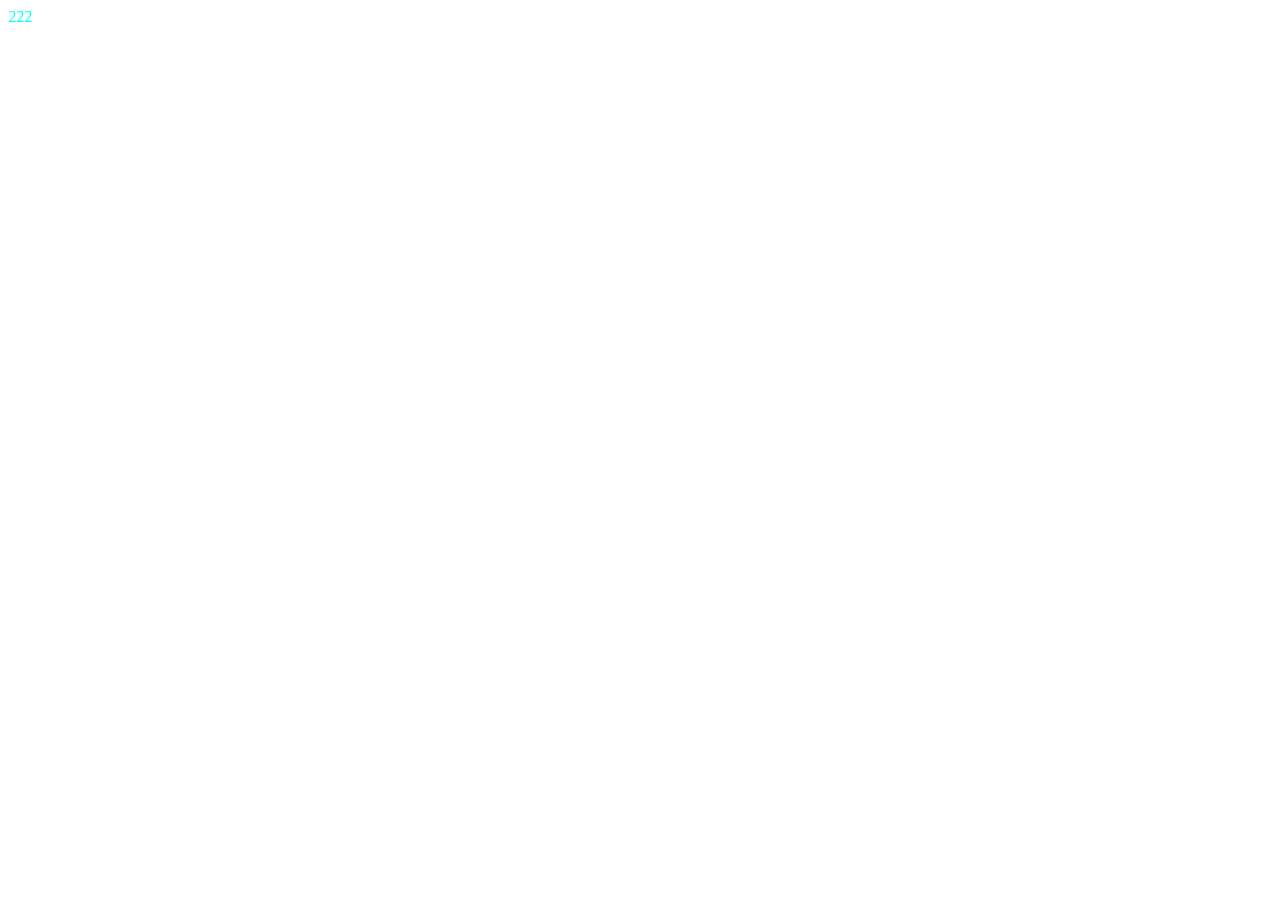
==== Trillo/starter/index.html @ 2cffcf20 "sass compiler setup" ====
<!DOCTYPE html>
<html lang="en">
    <head>
        <meta charset="UTF-8">
        <meta name="viewport" content="width=device-width, initial-scale=1.0">
        
        <link href="https://fonts.googleapis.com/css?family=Open+Sans:300,400,600" rel="stylesheet">
        <link rel="stylesheet" href="sass/main.css">
        <link rel="shortcut icon" type="image/png" href="img/favicon.png">
        
        <title>trillo &mdash; Your all-in-one booking app</title>
    </head>
    <body>
        <div class="testing">
            <span>222</span>
        </div>
    </body>
</html>
---- Trillo/starter/sass/main.css ----
/*
COLORS

Primary: #eb2f64
Primary light: #FF3366
Primary dark: #BA265D

Grey light 1: #faf9f9
Grey light 2: #f4f2f2
Grey light 3: #f0eeee
Grey light 4: #ccc

Grey dark 1: #333
Grey dark 2: #777
Grey dark 3: #999

*/
.testing span {
  color: aqua;
}/*# sourceMappingURL=main.css.map */
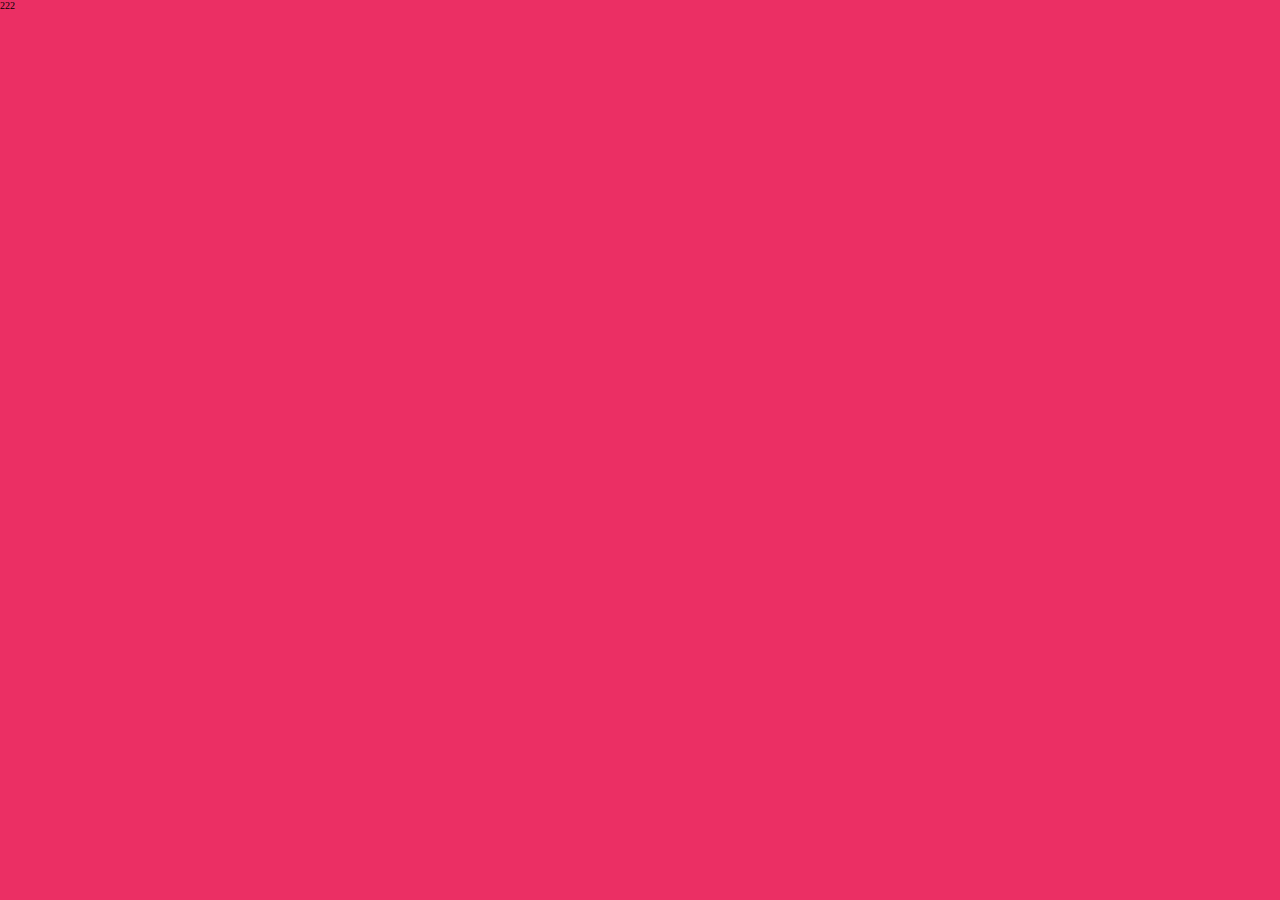
==== commit a37d3aac: "fixing sass setup" ====
--- a/Trillo/starter/index.html
+++ b/Trillo/starter/index.html
@@ -5,7 +5,7 @@
         <meta name="viewport" content="width=device-width, initial-scale=1.0">
         
         <link href="https://fonts.googleapis.com/css?family=Open+Sans:300,400,600" rel="stylesheet">
-        <link rel="stylesheet" href="sass/main.css">
+        <link rel="stylesheet" href="css/main.css">
         <link rel="shortcut icon" type="image/png" href="img/favicon.png">
         
         <title>trillo &mdash; Your all-in-one booking app</title>
--- a/Trillo/starter/css/main.css
+++ b/Trillo/starter/css/main.css
@@ -0,0 +1,36 @@
+/*
+COLORS
+
+Primary: #eb2f64
+Primary light: #FF3366
+Primary dark: #BA265D
+
+Grey light 1: #faf9f9
+Grey light 2: #f4f2f2
+Grey light 3: #f0eeee
+Grey light 4: #ccc
+
+Grey dark 1: #333
+Grey dark 2: #777
+Grey dark 3: #999
+
+*/
+* {
+  margin: 0;
+  padding: 0;
+}
+
+*,
+*::after,
+*::before {
+  box-sizing: inherit;
+}
+
+html {
+  box-sizing: border-box;
+  font-size: 62.5%;
+}
+
+body {
+  background-color: #eb2f64;
+}/*# sourceMappingURL=main.css.map */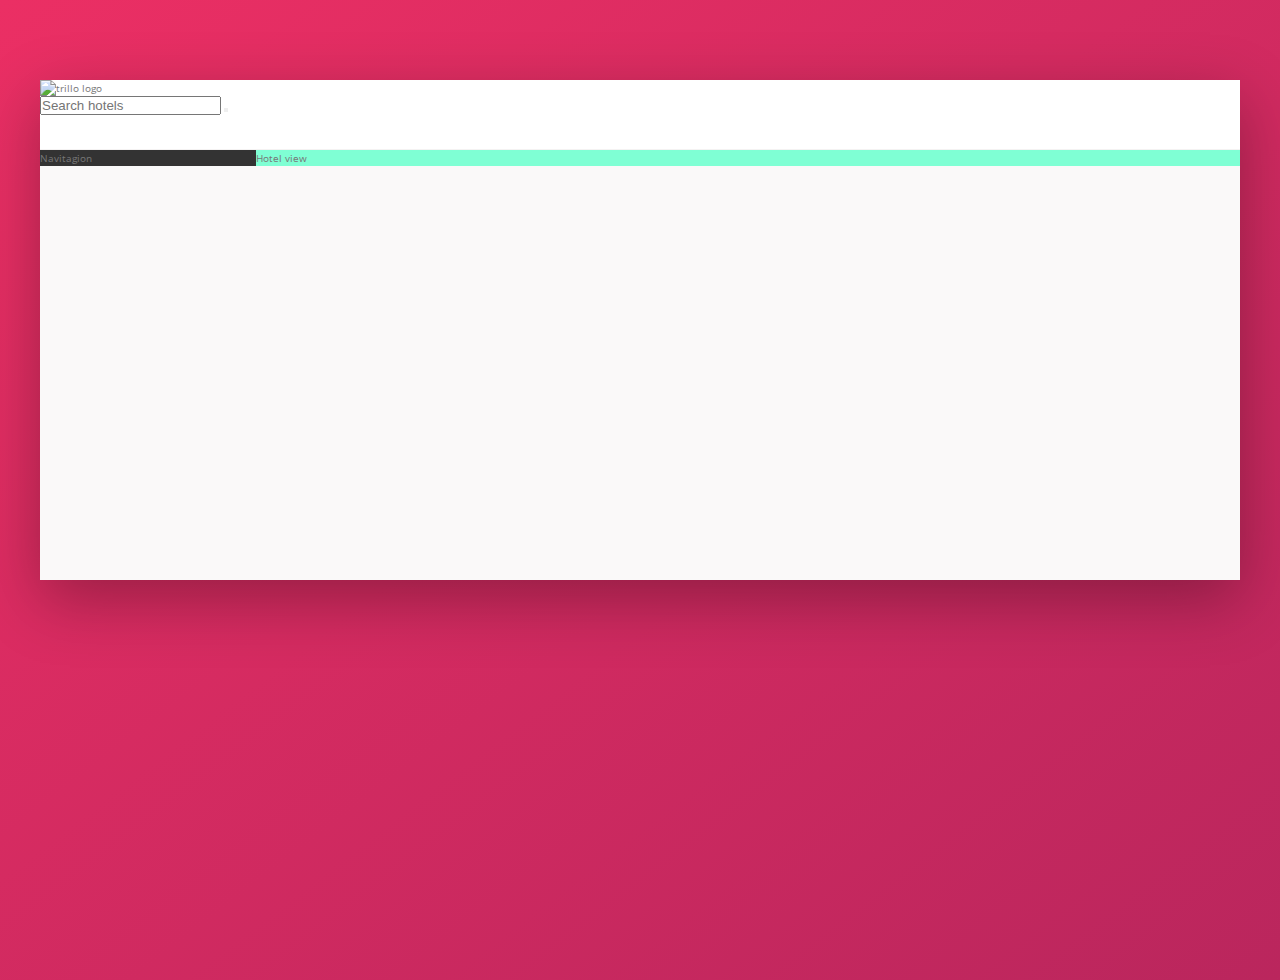
==== commit 2e785d7b: "general layout + svg icons" ====
--- a/Trillo/starter/index.html
+++ b/Trillo/starter/index.html
@@ -11,8 +11,24 @@
         <title>trillo &mdash; Your all-in-one booking app</title>
     </head>
     <body>
-        <div class="testing">
-            <span>222</span>
+        <div class="container">
+            <header class="header">
+                <img src="img/logo.png" alt="trillo logo" class="logo">
+                <form action="#" class="search">
+                    <input type="text" class="search__input" placeholder="Search hotels">
+                    <button class="search__button">
+                        
+                    </button>
+                </form>
+            </header>
+            <div class="content">
+                <nav class="sidebar">
+                    Navitagion
+                </nav>
+                <main class="hotel-view">
+                    Hotel view
+                </main>
+            </div>
         </div>
     </body>
 </html>--- a/Trillo/starter/css/main.css
+++ b/Trillo/starter/css/main.css
@@ -1,20 +1,17 @@
-/*
-COLORS
+:root {
+  --color-primary: #eb2f64;
+  --color-primary-light: #FF3366;
+  --color-primary-dark: #BA265D;
+  --color-grey-light-1: #faf9f9;
+  --color-grey-light-2: #f4f2f2;
+  --color-grey-light-3: #f0eeee;
+  --color-grey-light-4: #ccc;
+  --color-grey-dark-1: #333;
+  --color-grey-dark-2: #777;
+  --color-grey-dark-3: #999;
+  --shadow-dark: 0 2rem 6rem rgba(0, 0, 0, .3);
+}
 
-Primary: #eb2f64
-Primary light: #FF3366
-Primary dark: #BA265D
-
-Grey light 1: #faf9f9
-Grey light 2: #f4f2f2
-Grey light 3: #f0eeee
-Grey light 4: #ccc
-
-Grey dark 1: #333
-Grey dark 2: #777
-Grey dark 3: #999
-
-*/
 * {
   margin: 0;
   padding: 0;
@@ -32,5 +29,40 @@
 }
 
 body {
-  background-color: #eb2f64;
+  font-family: "Open Sans", sans-serif;
+  font-weight: 400;
+  line-height: 1.6;
+  color: var(--color-grey-dark-2);
+  background-image: linear-gradient(to right bottom, var(--color-primary), var(--color-primary-dark));
+  background-size: cover;
+  background-repeat: no-repeat;
+  min-height: 100vh;
+}
+
+.container {
+  max-width: 120rem;
+  margin: 8rem auto;
+  background-color: var(--color-grey-light-1);
+  box-shadow: var(--shadow-dark);
+  min-height: 50rem;
+}
+
+.header {
+  height: 7rem;
+  background-color: #fff;
+  border-bottom: 1px solid var(--color-grey-light-2);
+}
+
+.content {
+  display: flex;
+}
+
+.sidebar {
+  background-color: var(--color-grey-dark-1);
+  flex: 0 0 18%;
+}
+
+.hotel-view {
+  flex: 1;
+  background-color: aquamarine;
 }/*# sourceMappingURL=main.css.map */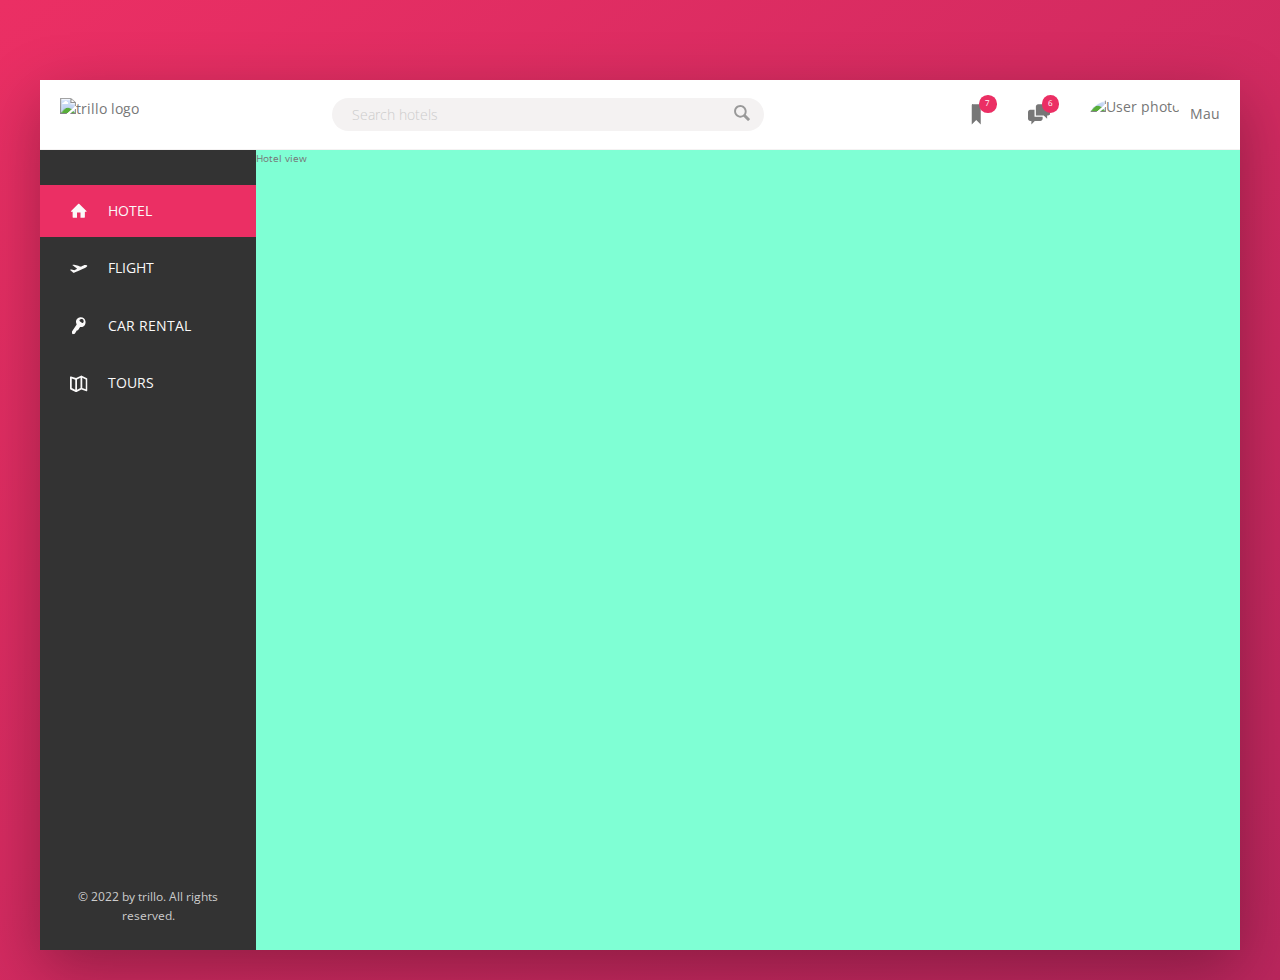
==== commit a58ead90: "building the header and sidebar" ====
--- a/Trillo/starter/index.html
+++ b/Trillo/starter/index.html
@@ -17,13 +17,69 @@
                 <form action="#" class="search">
                     <input type="text" class="search__input" placeholder="Search hotels">
                     <button class="search__button">
-                        
+                        <svg class="search__icon">
+                            <use xlink:href="img/sprite.svg#icon-magnifying-glass"></use>
+                        </svg>
                     </button>
                 </form>
+                <nav class="user-nav">
+                    <div class="user-nav__icon-box">
+                        <svg class="user-nav__icon">
+                            <use xlink:href="img/sprite.svg#icon-bookmark"></use>
+                        </svg>
+                        <span class="user-nav__notification">7</span>
+                    </div>
+                    <div class="user-nav__icon-box">
+                        <svg class="user-nav__icon">
+                            <use xlink:href="img/sprite.svg#icon-chat"></use>
+                        </svg>
+                        <span class="user-nav__notification">6</span>
+                    </div>
+                    <div class="user-nav__user">
+                        <img src="img/user.jpg" alt="User photo" class="user-nav__user-photo">
+                        <span class="user-nav__user-name">Mau</span>
+                    </div>
+                </nav>
             </header>
             <div class="content">
                 <nav class="sidebar">
-                    Navitagion
+                    <ul class="side-nav">
+                        <li class="side-nav__item side-nav__item--active">
+                            <a href="#" class="side-nav__link">
+                                <svg class="side-nav__icon">
+                                    <use xlink:href="img/sprite.svg#icon-home"></use>
+                                </svg>
+                                <span>Hotel</span>
+                            </a>
+                        </li>
+                        <li class="side-nav__item">
+                            <a href="#" class="side-nav__link">
+                                <svg class="side-nav__icon">
+                                    <use xlink:href="img/sprite.svg#icon-aircraft-take-off"></use>
+                                </svg>
+                                <span>Flight</span>
+                            </a>
+                        </li>
+                        <li class="side-nav__item">
+                            <a href="#" class="side-nav__link">
+                                <svg class="side-nav__icon">
+                                    <use xlink:href="img/sprite.svg#icon-key"></use>
+                                </svg>
+                                <span>Car rental</span>
+                            </a>
+                        </li>
+                        <li class="side-nav__item">
+                            <a href="#" class="side-nav__link">
+                                <svg class="side-nav__icon">
+                                    <use xlink:href="img/sprite.svg#icon-map"></use>
+                                </svg>
+                                <span>Tours</span>
+                            </a>
+                        </li>
+                    </ul>
+                    <div class="legal">
+                        &copy; 2022 by trillo. All rights reserved.
+                    </div>
                 </nav>
                 <main class="hotel-view">
                     Hotel view
--- a/Trillo/starter/css/main.css
+++ b/Trillo/starter/css/main.css
@@ -39,6 +39,155 @@
   min-height: 100vh;
 }
 
+.logo {
+  height: 3.25rem;
+  margin-left: 2rem;
+}
+
+.search {
+  flex: 0 0 40%;
+  display: flex;
+  align-items: center;
+  justify-content: center;
+}
+.search__input {
+  font-family: inherit;
+  font-size: inherit;
+  color: inherit;
+  background-color: var(--color-grey-light-2);
+  border: none;
+  padding: 0.7rem 2rem;
+  border-radius: 100px;
+  width: 90%;
+  transition: all 0.2s;
+  margin-right: -3.25rem;
+}
+.search__input:focus {
+  outline: none;
+  width: 100%;
+  background-color: var(--color-grey-light-3);
+}
+.search__input::-webkit-input-placeholder {
+  font-weight: 100;
+  color: var(--color-grey-light-4);
+}
+.search__input:focus + .search__button {
+  background-color: var(--color-grey-light-3);
+}
+.search__button {
+  border: none;
+  background-color: var(--color-grey-light-2);
+}
+.search__button:focus {
+  outline: none;
+}
+.search__button:active {
+  transform: translateY(2px);
+}
+.search__icon {
+  height: 2rem;
+  width: 2rem;
+  fill: var(--color-grey-dark-3);
+}
+
+.user-nav {
+  display: flex;
+  align-items: center;
+  align-self: stretch;
+}
+.user-nav > * {
+  padding: 0 2rem;
+  cursor: pointer;
+  height: 100%;
+  display: flex;
+  align-items: center;
+}
+.user-nav > *:hover {
+  background-color: var(--color-grey-light-2);
+}
+.user-nav__icon-box {
+  position: relative;
+}
+.user-nav__icon {
+  height: 2.25rem;
+  width: 2.25rem;
+  fill: var(--color-grey-dark-2);
+}
+.user-nav__notification {
+  font-size: 0.8rem;
+  height: 1.75rem;
+  width: 1.75rem;
+  border-radius: 50%;
+  background-color: var(--color-primary);
+  color: #fff;
+  position: absolute;
+  top: 1.5rem;
+  right: 1.1rem;
+  display: flex;
+  justify-content: center;
+  align-items: center;
+}
+.user-nav__user-photo {
+  height: 3.75rem;
+  border-radius: 50%;
+  margin-right: 1rem;
+}
+.side-nav {
+  font-size: 1.4rem;
+  list-style: none;
+  margin-top: 3.5rem;
+}
+.side-nav__item {
+  position: relative;
+}
+.side-nav__item:not(:last-child) {
+  margin-bottom: 0.5rem;
+}
+.side-nav__item::before {
+  content: "";
+  position: absolute;
+  top: 0;
+  left: 0;
+  height: 100%;
+  width: 3px;
+  background-color: var(--color-primary);
+  transform: scaleY(0);
+  transition: transform 0.2s, width 0.4s cubic-bezier(1, 0, 0, 1) 0.2s, background-color 0.1s;
+}
+.side-nav__item:hover::before, .side-nav__item--active::before {
+  transform: scaleY(1);
+  width: 100%;
+}
+.side-nav__item:active::before {
+  background-color: var(--color-primary-light);
+}
+.side-nav__link, .side-nav__link:visited {
+  color: var(--color-grey-light-1);
+  text-decoration: none;
+  text-transform: uppercase;
+  display: block;
+  padding: 1.5rem 3rem;
+}
+.side-nav__link {
+  position: relative;
+  display: flex;
+  align-items: center;
+  z-index: 10;
+}
+.side-nav__icon {
+  width: 1.75rem;
+  height: 1.75rem;
+  margin-right: 2rem;
+  fill: currentColor;
+}
+
+.legal {
+  font-size: 1.2rem;
+  color: var(--color-grey-light-4);
+  text-align: center;
+  padding: 2.5rem;
+}
+
 .container {
   max-width: 120rem;
   margin: 8rem auto;
@@ -48,9 +197,13 @@
 }
 
 .header {
+  font-size: 1.4rem;
   height: 7rem;
   background-color: #fff;
   border-bottom: 1px solid var(--color-grey-light-2);
+  display: flex;
+  justify-content: space-between;
+  align-items: center;
 }
 
 .content {
@@ -60,9 +213,13 @@
 .sidebar {
   background-color: var(--color-grey-dark-1);
   flex: 0 0 18%;
+  display: flex;
+  flex-direction: column;
+  justify-content: space-between;
 }
 
 .hotel-view {
   flex: 1;
   background-color: aquamarine;
+  height: 80rem;
 }/*# sourceMappingURL=main.css.map */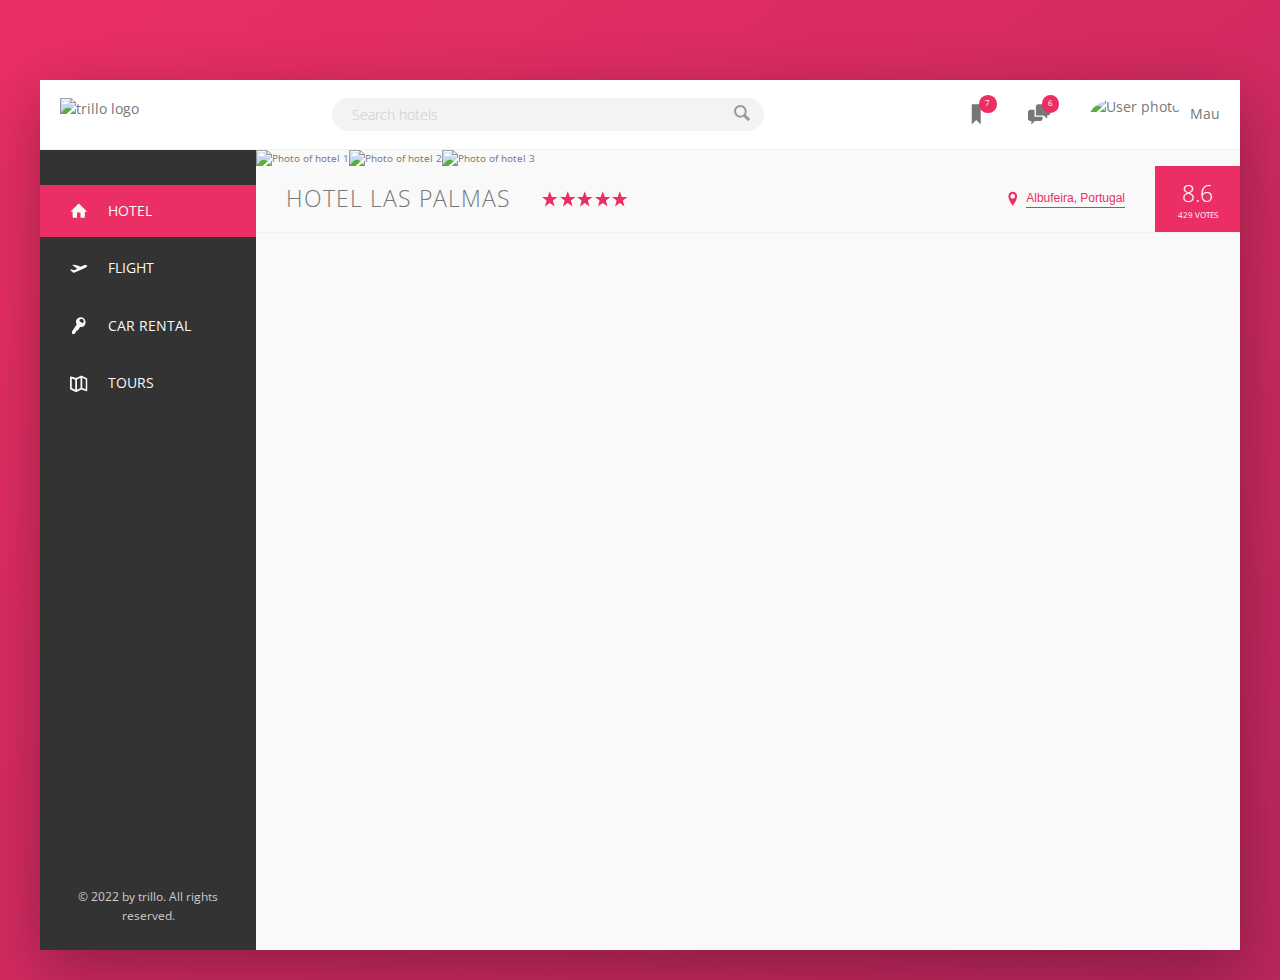
==== commit 01006ab0: "adding content gallery and main title" ====
--- a/Trillo/starter/index.html
+++ b/Trillo/starter/index.html
@@ -82,7 +82,52 @@
                     </div>
                 </nav>
                 <main class="hotel-view">
-                    Hotel view
+                    <div class="gallery">
+                        <figure class="gallery__item">
+                            <img src="img/hotel-1.jpg" class="gallery__photo" alt="Photo of hotel 1" />
+                        </figure>
+                        <figure class="gallery__item">
+                            <img src="img/hotel-2.jpg" class="gallery__photo" alt="Photo of hotel 2" />
+                        </figure>
+                        <figure class="gallery__item">
+                            <img src="img/hotel-3.jpg" class="gallery__photo" alt="Photo of hotel 3" />
+                        </figure>
+                    </div>
+
+                    <div class="overview">
+                        <h1 class="overview__heading">
+                            Hotel Las Palmas
+                        </h1>
+                        <div class="overview__stars">
+                            <svg class="overview__icon-star">
+                                <use xlink:href="img/sprite.svg#icon-star"></use>
+                            </svg>
+                            <svg class="overview__icon-star">
+                                <use xlink:href="img/sprite.svg#icon-star"></use>
+                            </svg>
+                            <svg class="overview__icon-star">
+                                <use xlink:href="img/sprite.svg#icon-star"></use>
+                            </svg>
+                            <svg class="overview__icon-star">
+                                <use xlink:href="img/sprite.svg#icon-star"></use>
+                            </svg>
+                            <svg class="overview__icon-star">
+                                <use xlink:href="img/sprite.svg#icon-star"></use>
+                            </svg>
+                        </div>
+
+                        <div class="overview__location">
+                            <svg class="overview__icon-location">
+                                <use xlink:href="img/sprite.svg#icon-location-pin"></use>
+                            </svg>
+                            <button class="btn-inline">Albufeira, Portugal</button>
+                        </div>
+
+                        <div class="overview__rating">
+                            <div class="overview__rating-average">8.6</div>
+                            <div class="overview__rating-count">429 votes</div>
+                        </div>
+                    </div>
                 </main>
             </div>
         </div>
--- a/Trillo/starter/css/main.css
+++ b/Trillo/starter/css/main.css
@@ -188,6 +188,113 @@
   padding: 2.5rem;
 }
 
+.gallery {
+  display: flex;
+}
+.gallery__photo {
+  width: 100%;
+  display: block;
+}
+
+.overview {
+  display: flex;
+  border-bottom: 1px solid var(--color-grey-light-2);
+  align-items: center;
+}
+.overview__heading {
+  font-size: 2.25rem;
+  font-weight: 300;
+  text-transform: uppercase;
+  letter-spacing: 1px;
+  padding: 1.5rem 3rem;
+}
+.overview__stars {
+  display: flex;
+  margin-right: auto;
+}
+.overview__icon-star, .overview__icon-location {
+  width: 1.75rem;
+  height: 1.75rem;
+  fill: var(--color-primary);
+}
+.overview__icon-location {
+  margin-right: 0.5rem;
+}
+.overview__location {
+  display: flex;
+  align-items: center;
+  font-size: 1.2rem;
+}
+.overview__rating {
+  background-color: var(--color-primary);
+  margin-left: 3rem;
+  color: #fff;
+  align-self: stretch;
+  padding: 0 2.25rem;
+  display: flex;
+  align-items: center;
+  flex-direction: column;
+  justify-content: center;
+}
+.overview__rating-average {
+  font-size: 2.25rem;
+  font-weight: 300;
+  margin-bottom: -3px;
+}
+.overview__rating-count {
+  font-size: 0.8rem;
+  text-transform: uppercase;
+}
+
+.btn-inline {
+  border: none;
+  color: var(--color-primary);
+  font-size: inherit;
+  border-bottom: 1px solid currentColor;
+  padding-bottom: 2px;
+  display: inline-block;
+  background-color: transparent;
+  cursor: pointer;
+  transition: all 0.2s;
+}
+.btn-inline:hover {
+  color: var(--color-grey-dark-1);
+}
+.btn-inline:focus {
+  outline: none;
+  -webkit-animation: pulsate 1s infinite;
+          animation: pulsate 1s infinite;
+}
+
+@-webkit-keyframes pulsate {
+  0% {
+    transform: scale(1);
+    box-shadow: none;
+  }
+  50% {
+    transform: scale(1.05);
+    box-shadow: 0 1rem 4rem rgba(0, 0, 0, 0.25);
+  }
+  100% {
+    transform: scale(1);
+    box-shadow: none;
+  }
+}
+
+@keyframes pulsate {
+  0% {
+    transform: scale(1);
+    box-shadow: none;
+  }
+  50% {
+    transform: scale(1.05);
+    box-shadow: 0 1rem 4rem rgba(0, 0, 0, 0.25);
+  }
+  100% {
+    transform: scale(1);
+    box-shadow: none;
+  }
+}
 .container {
   max-width: 120rem;
   margin: 8rem auto;
@@ -220,6 +327,5 @@
 
 .hotel-view {
   flex: 1;
-  background-color: aquamarine;
   height: 80rem;
 }/*# sourceMappingURL=main.css.map */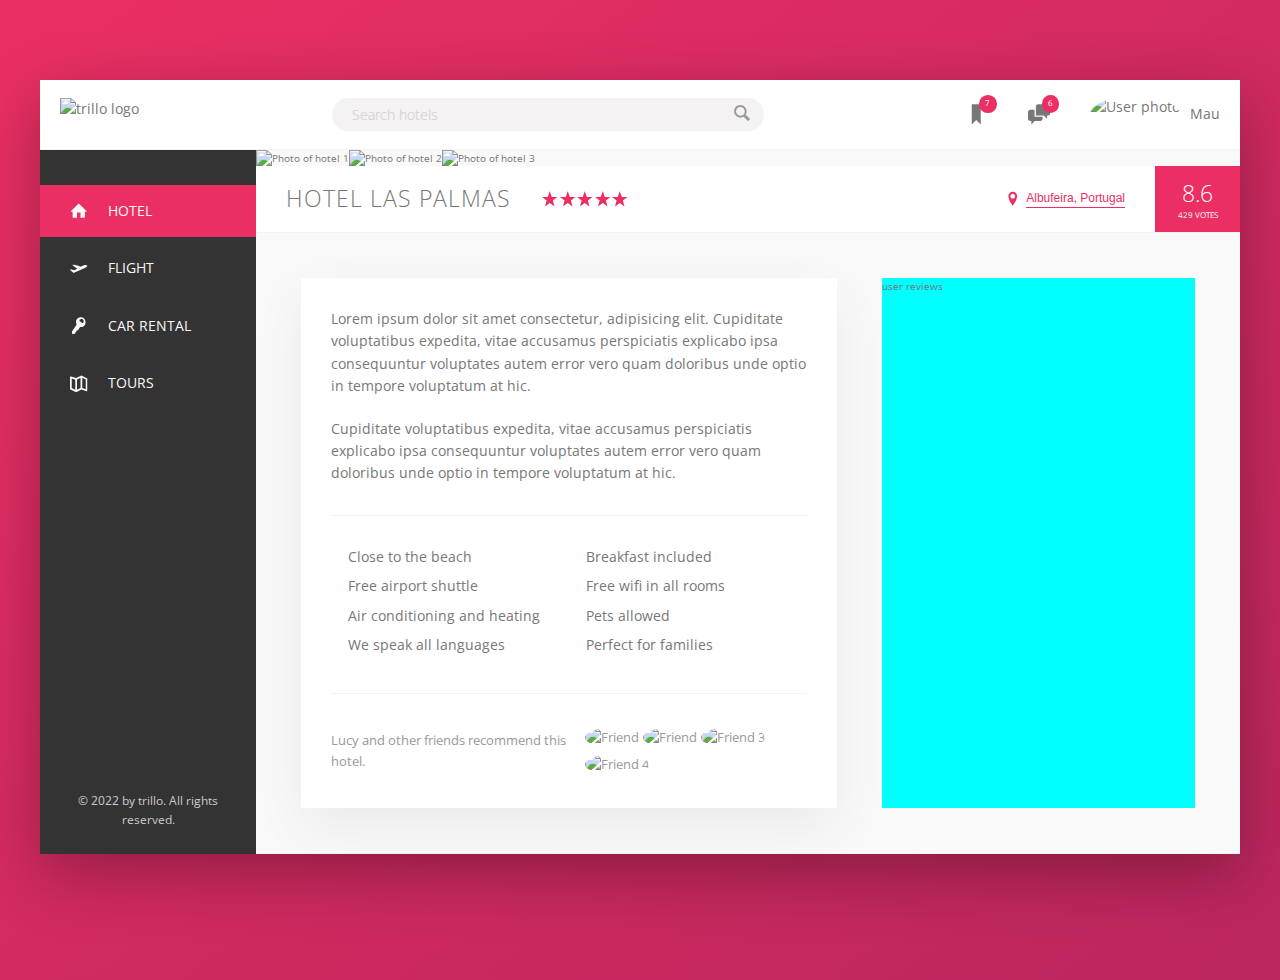
==== commit 0c060776: "adding the description section to the content" ====
--- a/Trillo/starter/index.html
+++ b/Trillo/starter/index.html
@@ -128,6 +128,42 @@
                             <div class="overview__rating-count">429 votes</div>
                         </div>
                     </div>
+                    
+                    <div class="detail">
+                        <div class="description">
+                            <p class="paragraph">Lorem ipsum dolor sit amet consectetur, adipisicing elit. Cupiditate voluptatibus expedita, vitae accusamus perspiciatis explicabo ipsa consequuntur voluptates autem error vero quam doloribus unde optio in tempore voluptatum at hic.</p>
+
+                            <p class="paragraph">Cupiditate voluptatibus expedita, vitae accusamus perspiciatis explicabo ipsa consequuntur voluptates autem error vero quam doloribus unde optio in tempore voluptatum at hic.</p>
+
+                            <ul class="list">
+                                <li class="list__item">Close to the beach</li>
+                                <li class="list__item">Breakfast included</li>
+                                <li class="list__item">Free airport shuttle</li>
+                                <li class="list__item">Free wifi in all rooms</li>
+                                <li class="list__item">Air conditioning and heating</li>
+                                <li class="list__item">Pets allowed</li>
+                                <li class="list__item">We speak all languages</li>
+                                <li class="list__item">Perfect for families</li>
+                            </ul>
+
+                            <div class="recommend">
+                                <p class="recommend__count">
+                                    Lucy and other friends recommend this hotel.
+                                </p>
+                                <div class="recommend__friends">
+                                    <img src="img/user-3.jpg" alt="Friend 1" class="recommend__photo">
+                                    <img src="img/user-4.jpg" alt="Friend 2" class="recommend__photo">
+                                    <img src="img/user-5.jpg" alt="Friend 3" class="recommend__photo">
+                                    <img src="img/user-6.jpg" alt="Friend 4" class="recommend__photo">
+                                </div>
+                            </div>
+
+                        </div>
+                        <div class="user-reviews">
+                            user reviews
+                        </div>
+                    </div>
+
                 </main>
             </div>
         </div>
--- a/Trillo/starter/css/main.css
+++ b/Trillo/starter/css/main.css
@@ -10,6 +10,8 @@
   --color-grey-dark-2: #777;
   --color-grey-dark-3: #999;
   --shadow-dark: 0 2rem 6rem rgba(0, 0, 0, .3);
+  --shadow-light: 0 2rem 5rem rgba(0, 0, 0, .06);
+  --line: 1px solid var(--color-grey-light-2);
 }
 
 * {
@@ -198,7 +200,8 @@
 
 .overview {
   display: flex;
-  border-bottom: 1px solid var(--color-grey-light-2);
+  background-color: #fff;
+  border-bottom: var(--line);
   align-items: center;
 }
 .overview__heading {
@@ -295,6 +298,56 @@
     box-shadow: none;
   }
 }
+.paragraph:not(:last-of-type) {
+  margin-bottom: 2rem;
+}
+
+.list {
+  list-style: none;
+  margin: 3rem 0;
+  padding: 3rem 0;
+  border-top: var(--line);
+  border-bottom: var(--line);
+  display: flex;
+  flex-wrap: wrap;
+}
+.list__item {
+  flex: 0 0 50%;
+  margin-bottom: 0.7rem;
+}
+.list__item::before {
+  content: "";
+  display: inline-block;
+  height: 1rem;
+  width: 1rem;
+  margin-right: 0.7rem;
+  background-color: var(--color-primary);
+  -webkit-mask-image: url(../img/chevron-thin-right.svg);
+          mask-image: url(../img/chevron-thin-right.svg);
+  -webkit-mask-size: cover;
+          mask-size: cover;
+}
+
+.recommend {
+  font-size: 1.3rem;
+  color: var(--color-grey-dark-3);
+  display: flex;
+  align-items: center;
+}
+.recommend__count {
+  margin-right: auto;
+}
+.recommend__photo {
+  height: 4rem;
+  width: 4rem;
+  border-radius: 50%;
+  border: 3px solid #fff;
+  box-sizing: content-box;
+}
+.recommend__photo:not(:last-child) {
+  margin-right: -1.5rem;
+}
+
 .container {
   max-width: 120rem;
   margin: 8rem auto;
@@ -307,7 +360,7 @@
   font-size: 1.4rem;
   height: 7rem;
   background-color: #fff;
-  border-bottom: 1px solid var(--color-grey-light-2);
+  border-bottom: var(--line);
   display: flex;
   justify-content: space-between;
   align-items: center;
@@ -327,5 +380,25 @@
 
 .hotel-view {
   flex: 1;
-  height: 80rem;
+}
+
+.detail {
+  display: flex;
+  padding: 4.5rem;
+  background-color: var(--color-grey-light-1);
+  border-bottom: var(--line);
+}
+
+.description {
+  font-size: 1.4rem;
+  background-color: #fff;
+  box-shadow: var(--shadow-light);
+  padding: 3rem;
+  flex: 0 0 60%;
+  margin-right: 4.5rem;
+}
+
+.user-reviews {
+  background-color: aqua;
+  flex: 1;
 }/*# sourceMappingURL=main.css.map */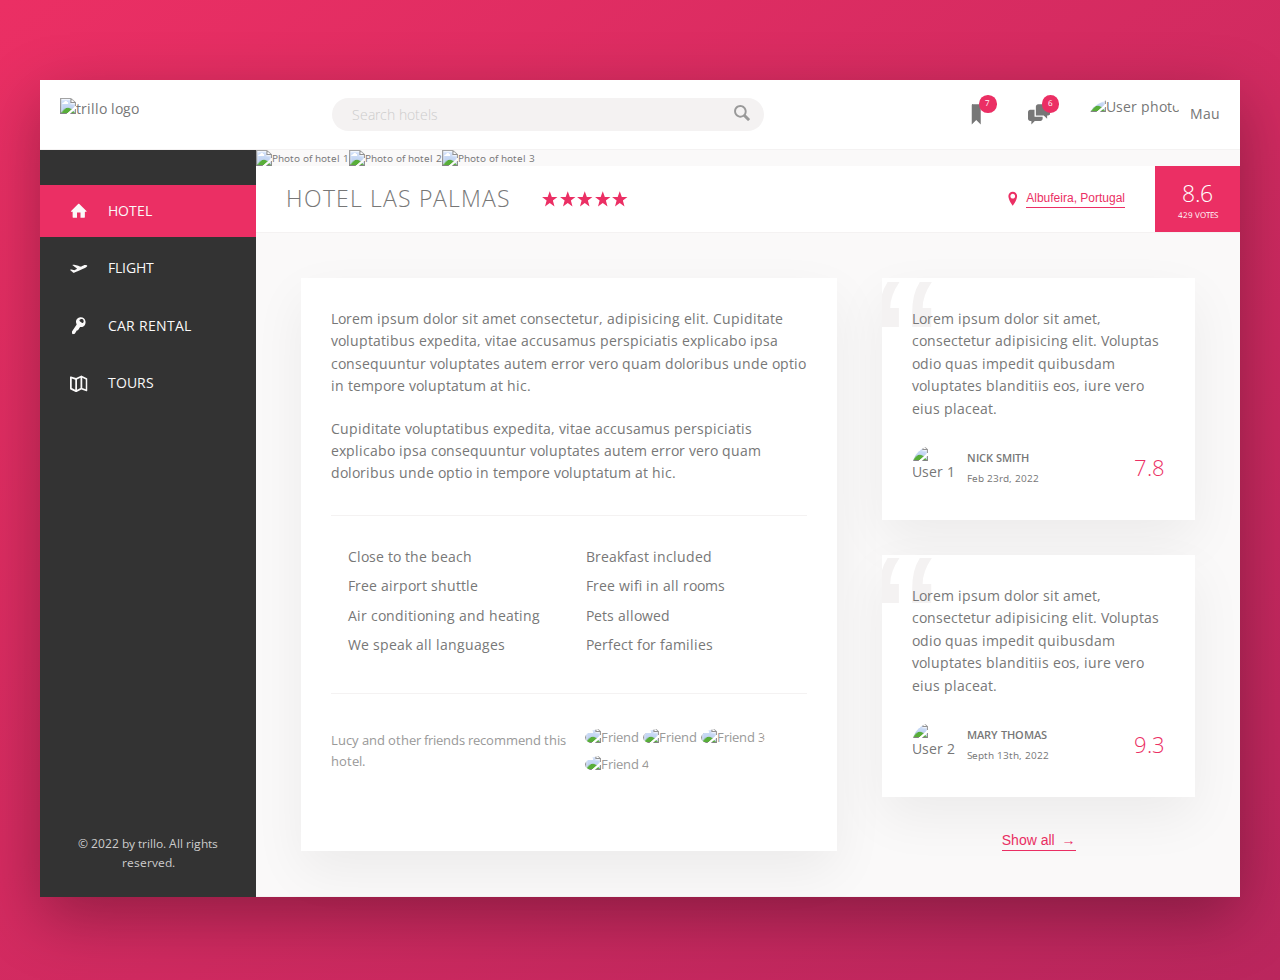
==== commit 5f44b6f7: "reviews style" ====
--- a/Trillo/starter/index.html
+++ b/Trillo/starter/index.html
@@ -160,7 +160,33 @@
 
                         </div>
                         <div class="user-reviews">
-                            user reviews
+                            <figure class="review">
+                                <blockquote class="review__text">
+                                    Lorem ipsum dolor sit amet, consectetur adipisicing elit. Voluptas odio quas impedit quibusdam voluptates blanditiis eos, iure vero eius placeat.
+                                </blockquote>
+                                <figcaption class="review__user">
+                                    <img src="img/user-1.jpg" alt="User 1" class="review__photo">
+                                    <div class="review__user-box">
+                                        <p class="review__user-name">Nick Smith</p>
+                                        <p class="review__user-date">Feb 23rd, 2022</p>
+                                    </div>
+                                    <div class="review__rating">7.8</div>
+                                </figcaption>
+                            </figure>
+                            <figure class="review">
+                                <blockquote class="review__text">
+                                    Lorem ipsum dolor sit amet, consectetur adipisicing elit. Voluptas odio quas impedit quibusdam voluptates blanditiis eos, iure vero eius placeat.
+                                </blockquote>
+                                <figcaption class="review__user">
+                                    <img src="img/user-2.jpg" alt="User 2" class="review__photo">
+                                    <div class="review__user-box">
+                                        <p class="review__user-name">Mary Thomas</p>
+                                        <p class="review__user-date">Septh 13th, 2022</p>
+                                    </div>
+                                    <div class="review__rating">9.3</div>
+                                </figcaption>
+                            </figure>
+                            <button class="btn-inline">Show all <span>&rarr;</span></button>
                         </div>
                     </div>
 
--- a/Trillo/starter/css/main.css
+++ b/Trillo/starter/css/main.css
@@ -1,3 +1,4 @@
+@charset "UTF-8";
 :root {
   --color-primary: #eb2f64;
   --color-primary-light: #FF3366;
@@ -260,8 +261,15 @@
   cursor: pointer;
   transition: all 0.2s;
 }
+.btn-inline span {
+  margin-left: 3px;
+}
 .btn-inline:hover {
   color: var(--color-grey-dark-1);
+}
+.btn-inline:hover span {
+  margin-left: 8px;
+  transition: margin-left 0.2s;
 }
 .btn-inline:focus {
   outline: none;
@@ -348,6 +356,59 @@
   margin-right: -1.5rem;
 }
 
+.review {
+  position: relative;
+  background-color: #fff;
+  box-shadow: var(--shadow-light);
+  padding: 3rem;
+  margin-bottom: 3.5rem;
+  overflow: hidden;
+}
+.review__text {
+  position: relative;
+  margin-bottom: 2.5rem;
+  z-index: 10;
+}
+.review__user {
+  display: flex;
+  align-items: center;
+}
+.review__photo {
+  height: 4.5rem;
+  width: 4.5rem;
+  border-radius: 50%;
+}
+.review__user-box {
+  margin-right: auto;
+  padding: 0 1rem;
+}
+.review__user-name {
+  font-size: 1.1rem;
+  margin-bottom: 0.4rem;
+  text-transform: uppercase;
+  font-weight: 600;
+}
+.review__user-date {
+  font-size: 1rem;
+  color: var(--color-grey-dark-2);
+}
+.review__rating {
+  font-size: 2.2rem;
+  font-weight: 300;
+  color: var(--color-primary);
+}
+.review::before {
+  content: "“";
+  position: absolute;
+  top: -2.75rem;
+  left: -1rem;
+  line-height: 1;
+  font-size: 20rem;
+  color: var(--color-grey-light-2);
+  font-family: sans-serif;
+  z-index: 1;
+}
+
 .container {
   max-width: 120rem;
   margin: 8rem auto;
@@ -383,6 +444,7 @@
 }
 
 .detail {
+  font-size: 1.4rem;
   display: flex;
   padding: 4.5rem;
   background-color: var(--color-grey-light-1);
@@ -390,7 +452,6 @@
 }
 
 .description {
-  font-size: 1.4rem;
   background-color: #fff;
   box-shadow: var(--shadow-light);
   padding: 3rem;
@@ -399,6 +460,8 @@
 }
 
 .user-reviews {
-  background-color: aqua;
   flex: 1;
+  display: flex;
+  flex-direction: column;
+  align-items: center;
 }/*# sourceMappingURL=main.css.map */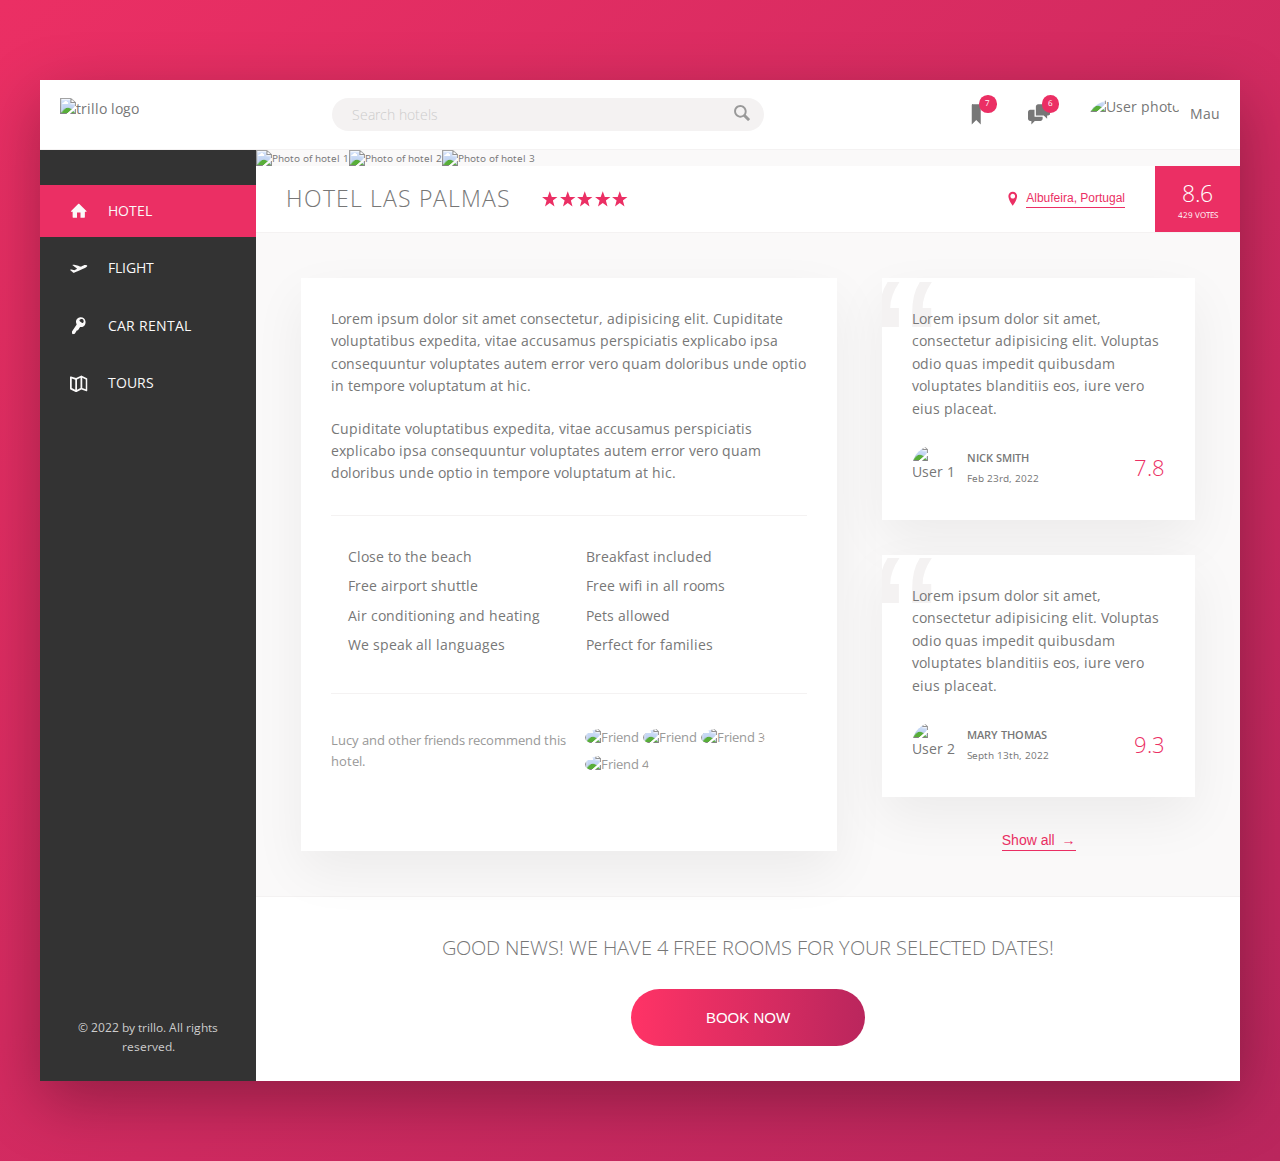
==== commit a0e6a050: "cta part" ====
--- a/Trillo/starter/index.html
+++ b/Trillo/starter/index.html
@@ -189,6 +189,15 @@
                             <button class="btn-inline">Show all <span>&rarr;</span></button>
                         </div>
                     </div>
+                    <div class="cta">
+                        <h2 class="cta__book-now">
+                            Good news! we have 4 free rooms for your selected dates!
+                        </h2>
+                        <button class="btn">
+                            <span class="btn__visible">Book Now</span>
+                            <span class="btn__invisible">Only 4 rooms left</span>
+                        </button>
+                    </div>
 
                 </main>
             </div>
--- a/Trillo/starter/css/main.css
+++ b/Trillo/starter/css/main.css
@@ -409,6 +409,60 @@
   z-index: 1;
 }
 
+.cta {
+  padding: 3.5rem 0;
+  text-align: center;
+  background: #fff;
+}
+.cta__book-now {
+  font-size: 2rem;
+  font-weight: 300;
+  text-transform: uppercase;
+  margin-bottom: 2.5rem;
+}
+
+.btn {
+  font-size: 1.5rem;
+  font-weight: 300;
+  text-transform: uppercase;
+  border-radius: 100px;
+  border: none;
+  background-image: linear-gradient(to right, var(--color-primary-light), var(--color-primary-dark));
+  color: #fff;
+  position: relative;
+  overflow: hidden;
+  cursor: pointer;
+}
+.btn > * {
+  display: inline-block;
+  height: 100%;
+  width: 100%;
+  transition: all 0.2s;
+}
+.btn__visible {
+  padding: 2rem 7.5rem;
+}
+.btn__invisible {
+  position: absolute;
+  padding: 2rem 0;
+  left: 0;
+  top: -100%;
+}
+.btn:hover {
+  background-image: linear-gradient(to left, var(--color-primary-light), var(--color-primary-dark));
+}
+.btn:hover .btn__visible {
+  transform: translateY(100%);
+}
+.btn:hover .btn__invisible {
+  top: 0;
+}
+.btn:focus {
+  outline: none;
+  -webkit-animation: pulsate 1s infinite;
+          animation: pulsate 1s infinite;
+}
+
 .container {
   max-width: 120rem;
   margin: 8rem auto;
@@ -449,6 +503,7 @@
   padding: 4.5rem;
   background-color: var(--color-grey-light-1);
   border-bottom: var(--line);
+  flex-wrap: wrap;
 }
 
 .description {
